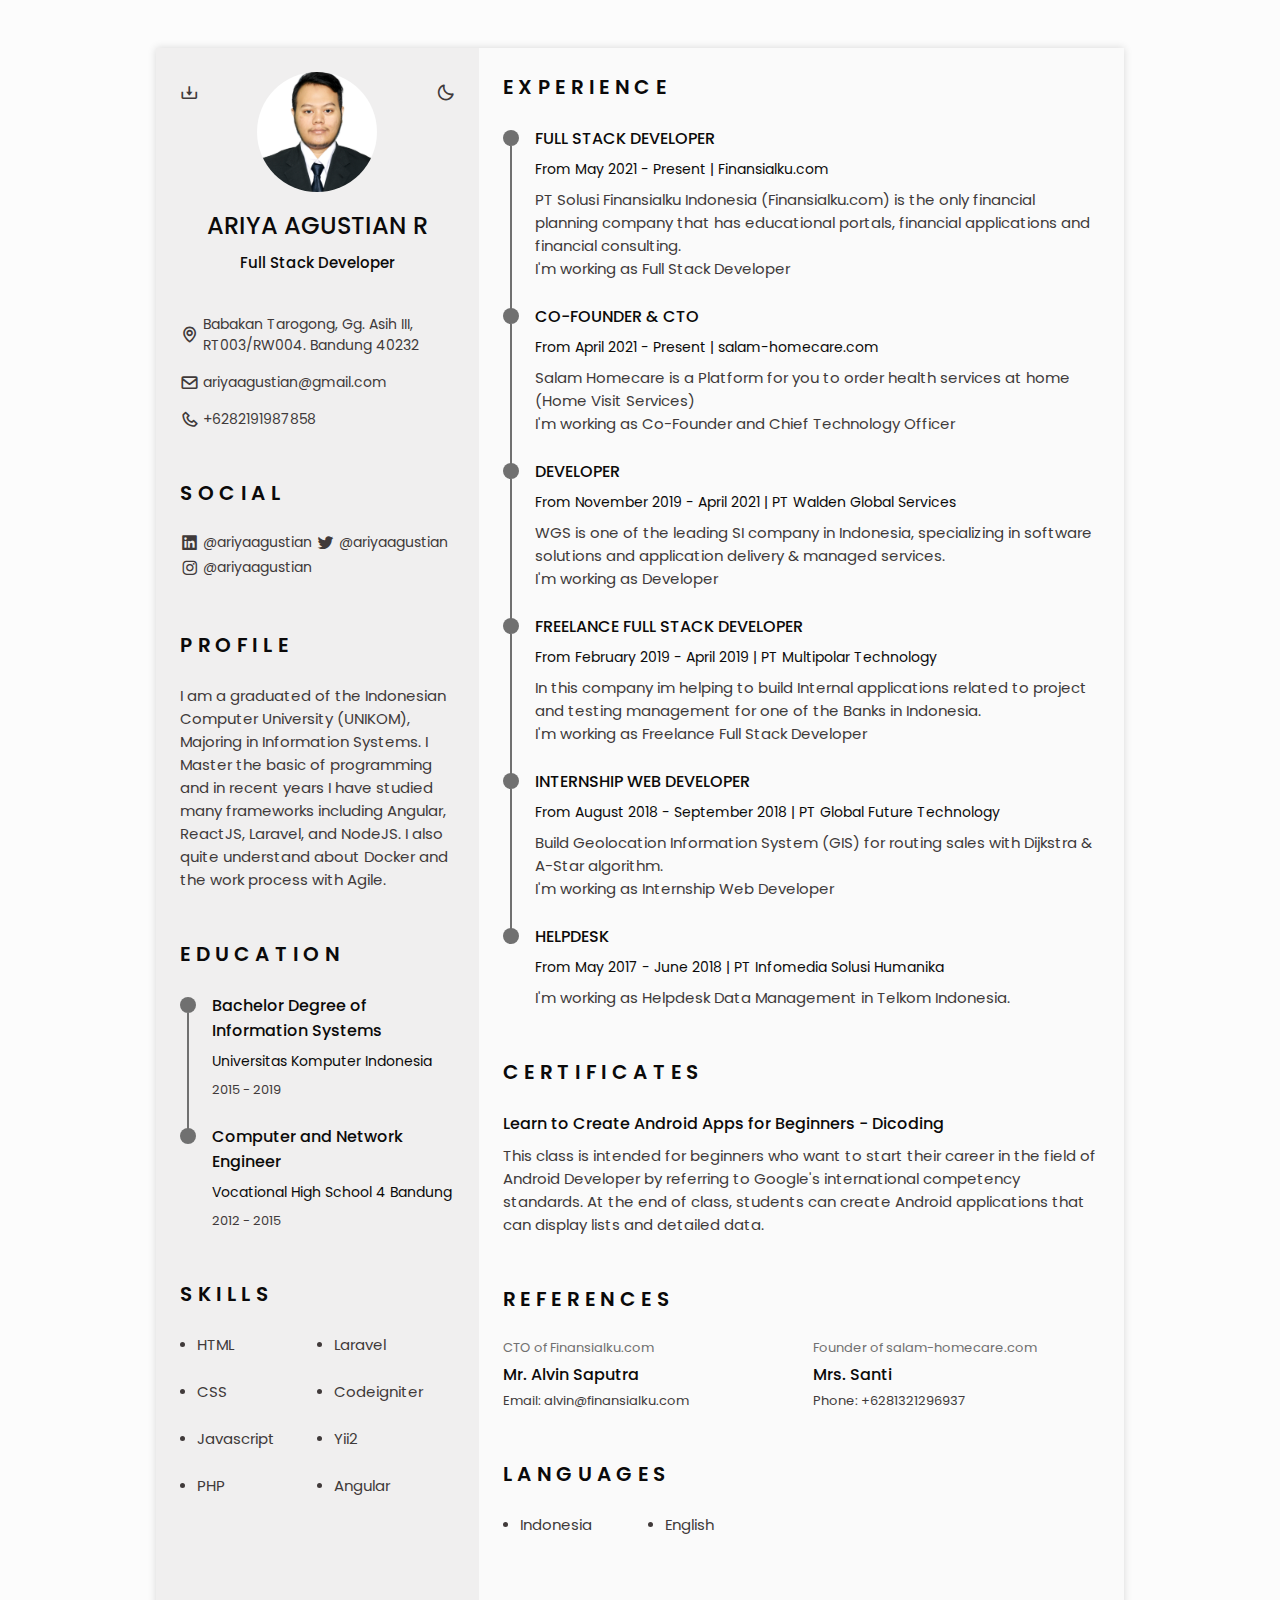
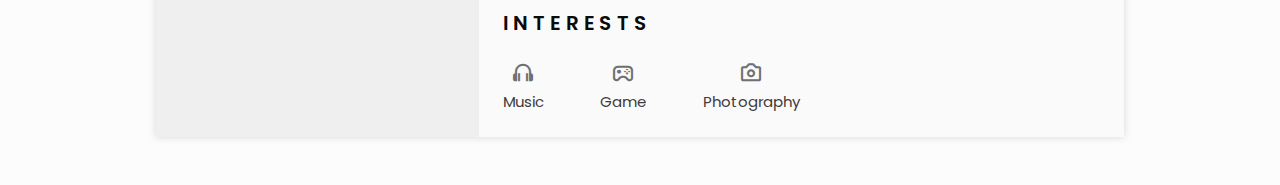
==== index.html @ e8de903e "first commit" ====
<!DOCTYPE html>
<html lang="en">

<head>
  <meta charset="UTF-8" />
  <meta name="viewport" content="width=device-width, initial-scale=1.0" />

  <!--========== BOX ICONS ==========-->
  <link rel="stylesheet" href="https://cdn.jsdelivr.net/npm/boxicons@latest/css/boxicons.min.css" />

  <!--========== CSS ==========-->
  <link rel="stylesheet" href="assets/css/styles.css" />

  <title>Ariya Agustian Riyadhi | Portofolio</title>
</head>

<body>
  <!--========== HEADER ==========-->
  <header class="l-header" id="header">
    <nav class="nav bd-container">
      <a href="#" class="nav__logo">Ariya</a>

      <div class="nav__menu" id="nav-menu">
        <ul class="nav__list">
          <li class="nav__item">
            <a href="#home" class="nav__link active-link">
              <i class='bx bx-home nav__icon'></i>Home
            </a>
          </li>
          <li class="nav__item">
            <a href="#profile" class="nav__link">
              <i class='bx bx-user nav__icon'></i>Profile
            </a>
          </li>
          <li class="nav__item">
            <a href="#education" class="nav__link">
              <i class='bx bx-book nav__icon'></i>Education
            </a>
          </li>
          <li class="nav__item">
            <a href="#skills" class="nav__link">
              <i class='bx bx-receipt nav__icon'></i>Skills
            </a>
          </li>
          <li class="nav__item">
            <a href="#experience" class="nav__link">
              <i class='bx bx-briefcase-alt nav__icon'></i>Experience
            </a>
          </li>
          <li class="nav__item">
            <a href="#certificates" class="nav__link">
              <i class='bx bx-award nav__icon'></i>Certificates
            </a>
          </li>
          <li class="nav__item">
            <a href="#references" class="nav__link">
              <i class='bx bx-link-external nav__icon'></i>References
            </a>
          </li>
        </ul>
      </div>

      <div class="nav__toggle" id="nav-toggle">
        <i class='bx bx-grid-alt '></i>
      </div>
    </nav>
  </header>

  <main class="l-main bd-container">
    <!-- All elements within this div, is generated in PDF -->
    <div class="resume" id="area-cv">
      <div class="resume__left">
        <!--========== HOME ==========-->
        <section class="home" id="home">
          <!-- Theme change button -->
          <div class="home__container section bd-grid">
            <div class="home__data bd-grid">
              <img src="assets/img/pas-foto.jpg" alt="" class="home__img">

              <h1 class="home__title">ARIYA AGUSTIAN R</h1>
              <h3 class="home__profession">Full Stack Developer</h3>

              <!-- Button to generate and download the pdf. Available for desktop. -->
              <div>
                <a download="" href="assets/pdf/ResumeCv.pdf" class="home__button-movil">Download CV</a>
              </div>

            </div>

            <div class="home__address bd-grid">
              <span class="home__information">
                <i class="bx bx-map home__icon"></i> Babakan Tarogong, Gg. Asih III, RT003/RW004. Bandung 40232
              </span>
              <span class="home__information">
                <i class="bx bx-envelope home__icon"></i> ariyaagustian@gmail.com
              </span>
              <span class="home__information">
                <i class="bx bx-phone home__icon"></i> +6282191987858
              </span>
            </div>
          </div>

          <i class='bx bx-moon change-theme' title="Theme" id="theme-button"></i>
          <i class='bx bx-download generate-pdf' title="Generate PDF" id="resume-button"></i>

        </section>

        <!--========== SOCIAL ==========-->
        <section class="social section">
          <h2 class="section-title">SOCIAL</h2>
          <a href="https://www.linkedin.com/in/ariyaagustian/" target="_blank" class="social__link">
            <i class="bx bxl-linkedin-square social__icon"></i>@ariyaagustian
          </a>
          <a href="https://twitter.com/ariyaagustian" target="_blank" class="social__link">
            <i class="bx bxl-twitter social__icon"></i>@ariyaagustian
          </a>
          <a href="https://www.instagram.com/ariyaagustian/" target="_blank" class="social__link">
            <i class="bx bxl-instagram social__icon"></i>@ariyaagustian
          </a>

        </section>

        <!--========== PROFILE ==========-->
        <section class="profile section" id="profile">
          <h2 class="section-title">Profile</h2>

          <p class="profile__description">
            I am a graduated of the Indonesian Computer University (UNIKOM), Majoring in Information Systems. I Master
            the basic of programming and in recent years I have studied many frameworks including Angular, ReactJS,
            Laravel, and NodeJS. I also quite understand about Docker and the work process with Agile.
          </p>
        </section>


        <!--========== EDUCATION ==========-->
        <section class="education section" id="education">
          <h2 class="section-title">Education</h2>

          <div class="education__container bd-grid">
            <div class="education__content">
              <div class="education__time">
                <span class="education__rounder"></span>
                <span class="education__line"></span>
              </div>

              <div class="education__data bd-grid">
                <h3 class="education__title">Bachelor Degree of Information Systems</h3>
                <span class="education__studies">Universitas Komputer Indonesia</span>
                <span class="education__year">2015 - 2019</span>
              </div>
            </div>

            <div class="education__content">
              <div class="education__time">
                <span class="education__rounder"></span>
                <!-- <span class="education__line"></span> -->
              </div>

              <div class="education__data bd-grid">
                <h3 class="education__title">Computer and Network Engineer</h3>
                <span class="education__studies">Vocational High School 4 Bandung</span>
                <span class="education__year">2012 - 2015</span>
              </div>
            </div>
          </div>
        </section>

        <!--========== SKILLS  ==========-->
        <section class="skills section" id="skills">
          <h2 class="section-title">Skills</h2>

          <div class="skills__content bd-grid">
            <ul class="skills__data">
              <li class="skills__name">
                <span class="skills__circle"></span>HTML
              </li>
              <li class="skills__name">
                <span class="skills__circle"></span>CSS
              </li>
              <li class="skills__name">
                <span class="skills__circle"></span>Javascript
              </li>
              <li class="skills__name">
                <span class="skills__circle"></span>PHP
              </li>
            </ul>

            <ul class="skills__data">
              <li class="skills__name">
                <span class="skills__circle"></span>Laravel
              </li>
              <li class="skills__name">
                <span class="skills__circle"></span>Codeigniter
              </li>
              <li class="skills__name">
                <span class="skills__circle"></span>Yii2
              </li>
              <li class="skills__name">
                <span class="skills__circle"></span>Angular
              </li>
            </ul>
          </div>
        </section>
      </div>

      <div class="resume__right">
        <!--========== EXPERIENCE ==========-->
        <section class="experience section" id="experience">
          <h2 class="section-title">Experience</h2>

          <div class="experience__container bd-grid">

            <div class="experience__content">
              <div class="experience__time">
                <span class="experience__rounder"></span>
                <span class="experience__line"></span>
              </div>
              <div class="experience__data bd-grid">
                <h3 class="experience__title">FULL STACK DEVELOPER</h3>
                <span class="experience__company">From May 2021 - Present | Finansialku.com</span>
                <p class="experience__description">PT Solusi Finansialku Indonesia (Finansialku.com) is the only
                  financial planning company that has educational portals, financial applications and financial
                  consulting. <br> I'm working as Full Stack Developer
                </p>
              </div>
            </div>

            <div class="experience__content">
              <div class="experience__time">
                <span class="experience__rounder"></span>
                <span class="experience__line"></span>
              </div>
              <div class="experience__data bd-grid">
                <h3 class="experience__title">CO-FOUNDER & CTO</h3>
                <span class="experience__company">From April 2021 - Present | salam-homecare.com</span>
                <p class="experience__description">Salam Homecare is a Platform for you to order health services at home
                  (Home Visit Services) <br> I'm working as Co-Founder and Chief Technology Officer
                </p>
              </div>
            </div>

            <div class="experience__content">
              <div class="experience__time">
                <span class="experience__rounder"></span>
                <span class="experience__line"></span>
              </div>
              <div class="experience__data bd-grid">
                <h3 class="experience__title">DEVELOPER</h3>
                <span class="experience__company">From November 2019 - April 2021 | PT Walden Global Services</span>
                <p class="experience__description">WGS is one of the leading SI company in Indonesia, specializing in
                  software solutions and application delivery & managed services.
                  <br> I'm working as Developer
                </p>
              </div>
            </div>

            <div class="experience__content">
              <div class="experience__time">
                <span class="experience__rounder"></span>
                <span class="experience__line"></span>
              </div>
              <div class="experience__data bd-grid">
                <h3 class="experience__title">FREELANCE FULL STACK DEVELOPER</h3>
                <span class="experience__company">From February 2019 - April 2019 | PT Multipolar Technology</span>
                <p class="experience__description">In this company im helping to build Internal applications related to
                  project and testing management for one of the Banks in Indonesia.
                  <br> I'm working as Freelance Full Stack Developer
                </p>
              </div>
            </div>

            <div class="experience__content">
              <div class="experience__time">
                <span class="experience__rounder"></span>
                <span class="experience__line"></span>
              </div>
              <div class="experience__data bd-grid">
                <h3 class="experience__title">INTERNSHIP WEB DEVELOPER</h3>
                <span class="experience__company">From August 2018 - September 2018 | PT Global Future Technology</span>
                <p class="experience__description">Build Geolocation Information System (GIS) for routing sales with
                  Dijkstra & A-Star algorithm.
                  <br> I'm working as Internship Web Developer
                </p>
              </div>
            </div>

            <div class="experience__content">
              <div class="experience__time">
                <span class="experience__rounder"></span>
                <!-- <span class="experience__line"></span> -->
              </div>
              <div class="experience__data bd-grid">
                <h3 class="experience__title">HELPDESK</h3>
                <span class="experience__company">From May 2017 - June 2018 | PT Infomedia Solusi Humanika</span>
                <p class="experience__description">I'm working as Helpdesk Data Management in Telkom Indonesia.
                </p>
              </div>
            </div>

          </div>
        </section>

        <!--========== CERTIFICATES ==========-->
        <section class="certificate section" id="certificates">
          <h2 class="section-title">Certificates</h2>

          <div class="certificate__container bd-grid">
            <div class="certificate__content">
              <h3 class="certificate__title">Learn to Create Android Apps for Beginners - Dicoding</h3>
              <p class="certificate_description">This class is intended for beginners who want to start their career in
                the field of Android Developer by referring to Google's international competency standards. At the end
                of class, students can create Android applications that can display lists and detailed data. </p>
            </div>
          </div>

        </section>

        <!--========== REFERENCES ==========-->
        <section class="references section" id="references">
          <h2 class="section-title">References</h2>

          <div class="references__container bd-grid">
            <div class="references__content bd-grid">
              <span class="references__subtitle">CTO of Finansialku.com</span>
              <h3 class="references__title">Mr. Alvin Saputra</h3>
              <ul class="references__contact">
                <li>Email: alvin@finansialku.com</li>
              </ul>
            </div>

            <div class="references__content bd-grid">
              <span class="references__subtitle">Founder of salam-homecare.com</span>
              <h3 class="references__title">Mrs. Santi</h3>
              <ul class="references__contact">
                <li>Phone: +6281321296937</li>
              </ul>
            </div>
          </div>

        </section>

        <!--========== LANGUAGES ==========-->
        <section class="languages section">
          <h2 class="section-title">Languages</h2>

          <div class="languages__container">
            <ul class="languages__content bd-grid">
              <li class="languages__name">
                <span class="languages__circle"></span>Indonesia
              </li>
              <li class="languages__name">
                <span class="languages__circle"></span>English
              </li>
            </ul>
          </div>
        </section>

        <!--========== INTERESTS ==========-->
        <section class="interests section">
          <h2 class="section-title">Interests</h2>

          <div class="interests__container bd-grid">
            <div class="interests__content">
              <i class='bx bx-headphone interests__icon'></i>
              <span class="interests__name">Music</span>
            </div>
            <div class="interests__content">
              <i class='bx bx-joystick interests__icon'></i>
              <span class="interests__name">Game</span>
            </div>
            <div class="interests__content">
              <i class='bx bx-camera interests__icon'></i>
              <span class="interests__name">Photography</span>
            </div>
          </div>

        </section>
      </div>
    </div>
  </main>

  <!--========== SCROLL TOP ==========-->
  <a href="#" class="scrolltop" id="scroll-top">
    <i class='bx bxs-up-arrow-alt scrolltop__icon'></i>
  </a>

  <!--========== HTML2PDF ==========-->
  <script src="assets/js/html2pdf.bundle.min.js"></script>

  <!--========== MAIN JS ==========-->
  <script src="assets/js/main.js"></script>
</body>

</html>
---- assets/css/styles.css ----
/*===== GOOGLE FONTS =====*/
@import url('https://fonts.googleapis.com/css2?family=Poppins:wght@400;500;600&display=swap');

/*===== VARIABLES CSS =====*/
:root {
  --header-height: 3rem;

  /*========== Colors ==========*/
  --title-color: #0B0A0A;
  --text-color: #403A3A;
  --text-color-light: #707070;
  --container-color: #FAFAFA;
  --container-color-alt: #F0EFEF;
  --body-color: #FCFCFC;

  /*========== Font and typography ==========*/
  --body-font: 'Poppins', sans-serif;
  --h1-font-size: 1.5rem;
  --h2-font-size: 1.25rem;
  --h3-font-size: 1rem;
  --normal-font-size: .938rem;
  --small-font-size: .875rem;
  --smaller-font-size: .813rem;

  /*========== Font weight ==========*/
  --font-medium: 500;
  --font-semi-bold: 600;

  /*========== Margenes ==========*/
  --mb-1: .5rem;
  --mb-2: 1rem;
  --mb-3: 1.5rem;

  /*========== z index ==========*/
  --z-tooltip: 10;
  --z-fixed: 100;
}

/*========== BASE ==========*/
*,
::before,
::after {
  box-sizing: border-box;
}

html {
  scroll-behavior: smooth;
}


/*========== Variables Dark theme ==========*/
body.dark-theme {
  --title-color: #F2F2F2;
  --text-color: #BFBFBF;
  --container-color: #212121;
  --container-color-alt: #181616;
  --body-color: #2b2b2b;
}


/*========== Button Dark/Light ==========*/
.change-theme {
  position: absolute;
  right: 0;
  top: 2.2rem;
  display: flex;
  color: var(--text-color);
  font-size: 1.2rem;
  cursor: pointer;
}

.change-theme:hover {
  color: var(--title-color);
}


/*========== Font size variables to scale cv ==========*/
body.scale-cv {
  --h1-font-size: .638rem;
  --h2-font-size: .838rem;
  --h3-font-size: .775rem;
  --normal-font-size: .713rem;
  --small-font-size: .65rem;
  --smaller-font-size: .588rem;
}


/*========== Generate PDF button ==========*/
.generate-pdf {
  display: none;
  position: absolute;
  top: 2.2rem;
  left: 0;
  font-size: 1.2rem;
  color: var(--text-color);
  cursor: pointer;
}

.generate-pdf:hover {
  color: var(--title-color);
}


/*========== Classes modified to reduce size and print on A4 sheet ==========*/
.scale-cv .change-theme,
.scale-cv .generate-pdf {
  display: none;
}

.scale-cv .bd-container {
  max-width: 595px;
}

.scale-cv .section {
  padding: .75rem 0 .80rem;
}

.scale-cv .section-title {
  margin-bottom: .5rem;
}

.scale-cv .resume__left,
.scale-cv .resume__right {
  padding: 0 1rem;
}

.scale-cv .home__img {
  width: 90px;
  height: 90px;
}

.scale-cv .home__container {
  gap: 1.5rem
}

.scale-cv .home__data {
  gap: .25rem
}

.scale-cv .home__address,
.scale-cv .social__cointainer {
  gap: .75rem
}

.scale-cv .home__icon,
.scale-cv .social__icon, 
.scale-cv .interests__icon {
  font-size: 1rem;
}

.scale-cv .education__container,
.scale-cv .experience__container, 
.scale-cv .certificate__container {
  gap: 1rem;
}

.scale-cv .education__time,
.scale-cv .experience__time{
  padding-right: .5rem;
}

.scale-cv .education__rounder,
.scale-cv .experience__rounder{
  width: 11px;
  height: 11px;
  margin-top: .22rem;
}

.scale-cv .education__line,
.scale-cv .experience__line{
  width: 1px;
  height: 110%;
  transform: translate(5px, 0);
}

.scale-cv .education__data,
.scale-cv .experience__data{
  gap: .25rem;
}

.scale-cv .skills__name{
  margin-bottom: var(--mb-1);
}

.scale-cv .interests__container{
  column-gap: 2.5rem;
}


body {
  margin: 0 0 var(--header-height) 0;
  padding: 0;
  font-family: var(--body-font);
  font-size: var(--normal-font-size);
  background-color: var(--body-color);
  color: var(--text-color);
}

h1,
h2,
h3,
ul,
p {
  margin: 0;
}

h1,
h2,
h3 {
  color: var(--title-color);
  font-weight: var(--font-medium);

}

ul {
  padding: 0;
  list-style: none;
}

a {
  text-decoration: none;
}

img {
  max-width: 100%;
  height: auto;
}


/*========== CLASS CSS ==========*/
.section {
  padding: 1.5rem 0;
}

.section-title {
  font-size: var(--h2-font-size);
  color: var(--title-color);
  font-weight: var(--font-semi-bold);
  text-transform: uppercase;
  letter-spacing: .35rem;
  text-align: center;
  margin-bottom: var(--mb-3);
}

/*========== LAYOUT ==========*/
.bd-container {
  max-width: 968px;
  width: calc(100% - 3rem);
  margin-left: var(--mb-3);
  margin-right: var(--mb-3);
}

.bd-grid {
  display: grid;
  gap: 1.5rem;
}

.l-header {
  width: 100%;
  position: fixed;
  bottom: 0;
  left: 0;
  z-index: var(--z-fixed);
  background-color: var(--body-color);
  box-shadow: 0 -1px 4px rgba(0, 0, 0, .1);
  transition: .3s;
}

/*========== NAV ==========*/
.nav {
  height: var(--header-height);
  display: flex;
  justify-content: space-between;
  align-items: center;
}

@media screen and (max-width: 968px) {
  .nav__menu {
    position: fixed;
    bottom: -100%;
    left: 0;
    width: 100%;
    padding: 2rem 1.5rem;
    background-color: var(--body-color);
    box-shadow: 0 -1px 4px rgba(0, 0, 0, .1);
    z-index: var(--z-fixed);
    transition: .3s;
  }
}

.nav__logo,
.nav__toggle {
  color: var(--title-color);
  font-weight: var(--font-medium);
}

.nav__toggle {
  font-size: 1.2rem;
  cursor: pointer;
}

.nav__item {
  text-align: center;
}

.nav__list {
  display: grid;
  grid-template-columns: repeat(3, 1fr);
  gap: 2rem;
}

.nav__link {
  display: flex;
  flex-direction: column;
  font-size: var(--smaller-font-size);
  color: var(--text-color-light);
  font-weight: var(--font-medium);
}

.nav__link:hover {
  color: var(--title-color);
}

.nav__icon {
  font-size: 1.2rem;
  margin-bottom: var(--mb-1);
}



/* Show menu */
.show-menu {
  bottom: var(--header-height);
}


/* Active menu link */
.active-link {
  color: var(--title-color);
}


/*========== HOME ==========*/
.home {
  position: relative;
}

.home__container {
  gap: 3rem;
}

.home__data {
  gap: .5rem;
  text-align: center;
}

.home__img {
  width: 120px;
  height: 120px;
  object-fit: cover;
  border-radius: 50%;
  justify-self: center;
  margin-bottom: var(--mb-1);
}

.home__title {
  font-size: var(--h1-font-size);
}

.home__profession {
  font-size: var(--normal-font-size);
  margin-bottom: var(--mb-1);
}

.home__address {
  gap: 1rem;
}

.home__information {
  display: flex;
  align-items: center;
  font-size: var(--small-font-size);
}

.home__icon {
  font-size: 1.2rem;
  margin-right: .25rem;
}

.home__button-movil {
  display: inline-block;
  border: 2px solid var(--text-color);
  color: var(--title-color);
  padding: 1rem 2rem;
  border-radius: .25rem;
  transition: .3s;
  font-weight: var(--font-medium);
  margin-top: var(--mb-3);
}

.home__button-movil:hover {
  background-color: var(--text-color);
  color: var(--container-color);
}


/*========== SOCIAL ==========*/
.social__cointainer {
  grid-template-columns: max-content;
  gap: 1rem;
}

.social__link {
  display: inline-flex;
  align-items: center;
  font-size: var(--small-font-size);
  color: var(--text-color);
}

.social__link:hover {
  color: var(--title-color);
}

.social__icon {
  font-size: 1.2rem;
  margin-right: .25rem;
}

/*========== PROFILE ==========*/
.profile__description {
  text-align: center;
}


/*========== EDUCATION AND EXPERIENCE ==========*/
.education__content,
.experience__content {
  display: flex;
}

.education__time,
.experience__time {
  padding-right: 1rem;
}

.education__rounder,
.experience__rounder {
  position: relative;
  display: block;
  width: 16px;
  height: 16px;
  background-color: var(--text-color-light);
  border-radius: 50%;
  margin-top: .25rem;
}

.education__line,
.experience__line {
  display: block;
  width: 2px;
  height: 110%;
  background-color: var(--text-color-light);
  transform: translate(7px, 0);
}

.education__data,
.experience__data {
  gap: .5rem;
}

.education__title,
.experience__title {
  font-size: var(--h3-font-size);
}

.education__studies,
.experience__company {
  font-size: var(--small-font-size);
  color: var(--title-color);
}

.education__year {
  font-size: var(--smaller-font-size);
}


/*========== SKILLS AND LANGUAGES ==========*/
.skills__content,
.languages__content {
  grid-template-columns: repeat(2, 1fr);
}

.skills__content,
.languages__content {
  gap: 0;
}

.skills__name,
.languages__name {
  display: flex;
  align-items: center;
  margin-bottom: var(--mb-3);
}

.skills__circle,
.languages__circle {
  display: inline-block;
  width: 5px;
  height: 5px;
  background-color: var(--text-color);
  margin-right: .75rem;
  border-radius: 50%;
}

/*========== CERTIFICATES ==========*/
.certificate__title {
  font-size: var(--h3-font-size);
  margin-bottom: var(--mb-1);
}

/*========== REFERENCES ==========*/
.references__content {
  gap: .25rem;
}

.references__subtitle {
  color: var(--text-color-light);
}

.references__subtitle,
.references__contact {
  font-size: var(--smaller-font-size);
}

.references__title {
  font-size: var(--h3-font-size);
}


/*========== INTERESTS ==========*/
.interests__conrtainer {
  grid-template-columns: repeat(3, 1fr);
  margin-top: var(--mb-2);
}

.interests__content {
  display: flex;
  flex-direction: column;
  align-items: center;
}

.interests__icon {
  font-size: 1.5rem;
  color: var(--text-color-light);
  margin-bottom: .25rem;
}

/* Scroll top */
.scrolltop {
  position: fixed;
  right: 1rem;
  bottom: -20%;
  display: flex;
  justify-content: center;
  align-items: center;
  padding: .3rem;
  background-color: var(--container-color-alt);
  border-radius: .4rem;
  z-index: var(--z-tooltip);
  transition: .4s;
  visibility: hidden;
}

.scrolltop__icon {
  font-size: 1.2rem;
  color: var(--text-color);
}

.show-scroll {
  visibility: visible;
  bottom: 5rem;
}


/*========== MEDIA QUERIES ==========*/
/* For small devices, menu two columns */
@media screen and (max-width: 320px) {
  .nav__list {
    grid-template-columns: repeat(2, 1fr);
    gap: 1rem .5rem;
  }
}


/* Classes modified for large screen size */
@media screen and (min-width: 968px) {
  body {
    margin: 3rem 0;
  }

  .bd-container {
    margin-left: auto;
    margin-right: auto;
  }

  .l-header,
  .scrolltop {
    display: none;
  }

  .resume {
    display: grid;
    grid-template-columns: .5fr 1fr;
    background-color: var(--container-color);
    box-shadow: 0 0 8px rgba(13, 12, 12, .15);
  }

  .resume__left {
    background-color: var(--container-color-alt);
  }

  .resume__left,
  .resume__right {
    padding: 0 1.5rem;
  }

  .generate-pdf {
    display: inline-block;
  }

  .section-title,
  .profile__description {
    text-align: initial;
  }

  .home__container {
    gap: 1.5rem;
  }

  .home__button-movil {
    display: none;
  }

  .references__container {
    grid-template-columns: repeat(2, 1fr);
  }

  .languages__content {
    grid-template-columns: repeat(3, max-content);
    column-gap: 3.5rem;
  }

  .interests__container {
    grid-template-columns: repeat(4, max-content);
    column-gap: 3.5rem;
  }

}
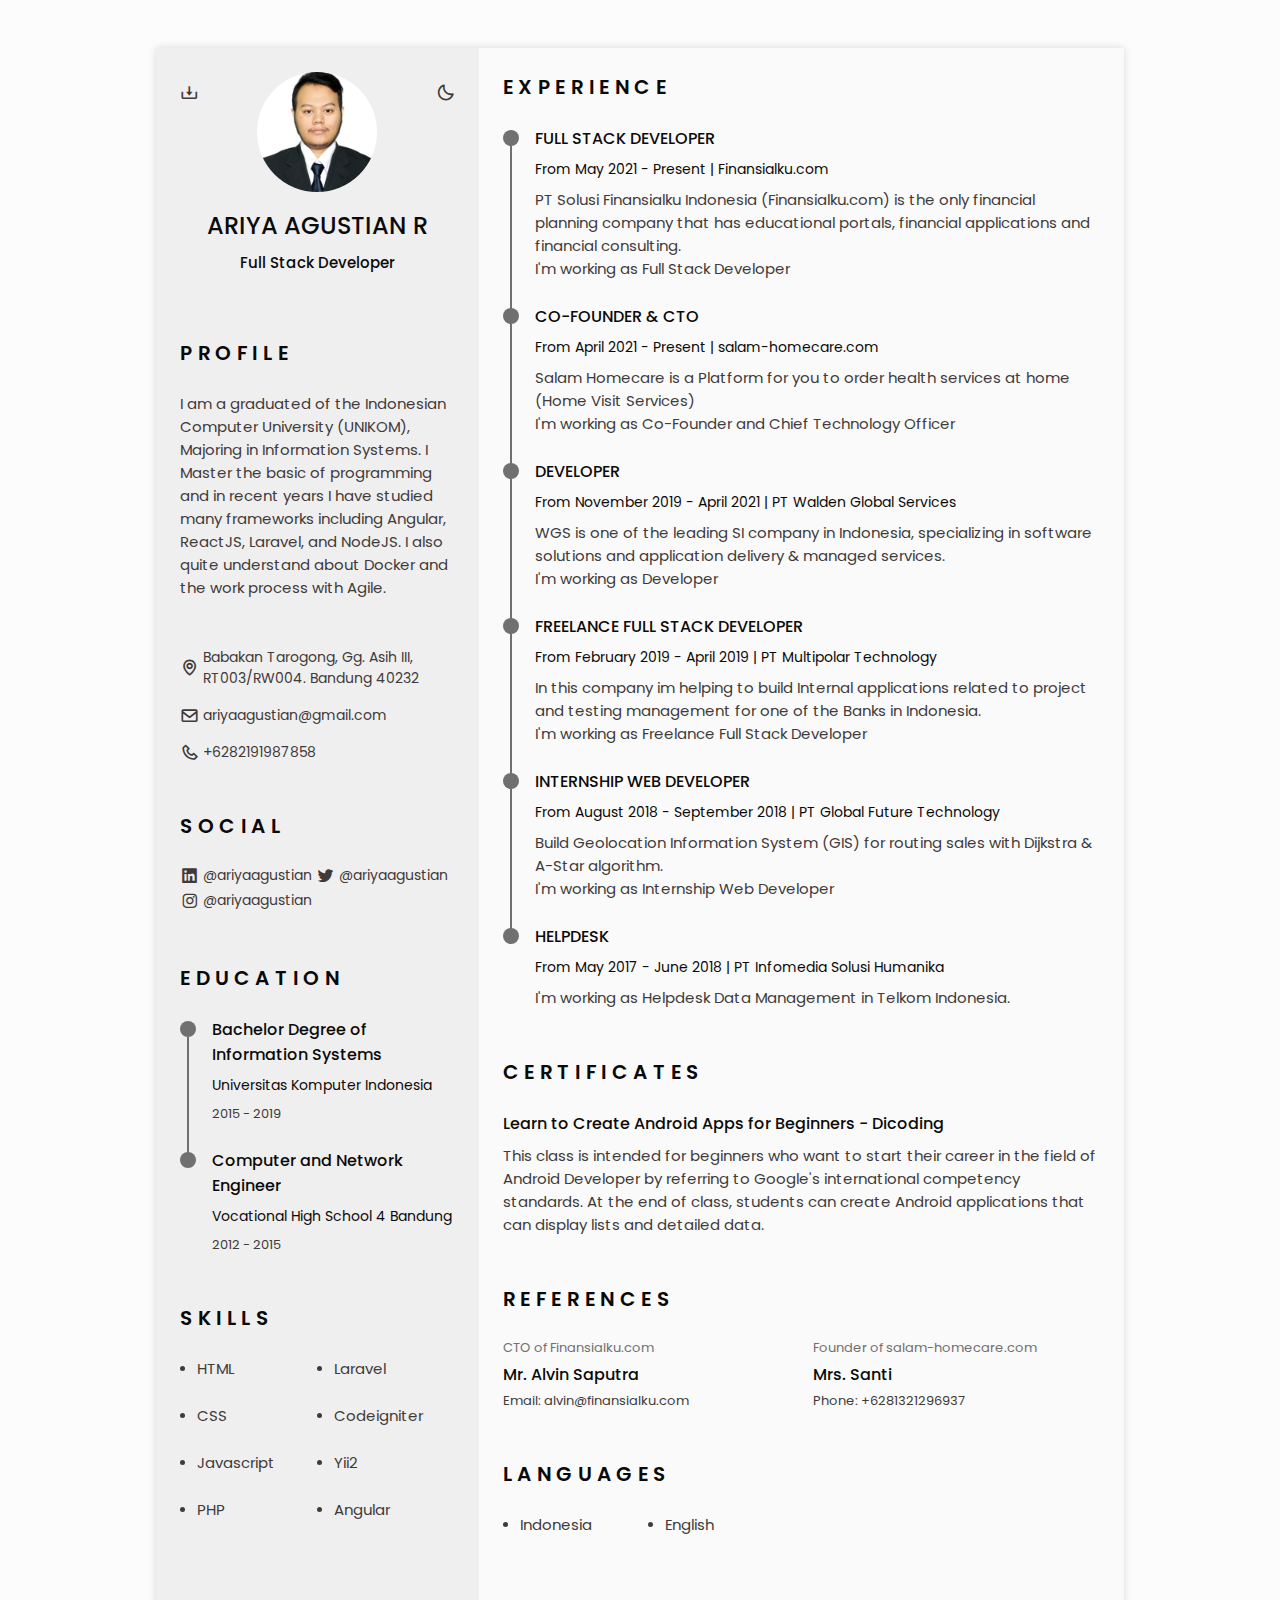
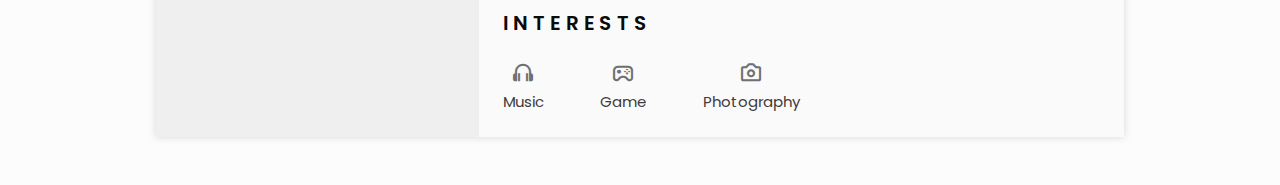
==== commit a384033b: "update page" ====
--- a/index.html
+++ b/index.html
@@ -87,6 +87,17 @@
 
             </div>
 
+            <!--========== PROFILE ==========-->
+            <section class="profile section" id="profile">
+              <h2 class="section-title">Profile</h2>
+
+              <p class="profile__description">
+                I am a graduated of the Indonesian Computer University (UNIKOM), Majoring in Information Systems. I Master
+                the basic of programming and in recent years I have studied many frameworks including Angular, ReactJS,
+                Laravel, and NodeJS. I also quite understand about Docker and the work process with Agile.
+              </p>
+            </section>
+
             <div class="home__address bd-grid">
               <span class="home__information">
                 <i class="bx bx-map home__icon"></i> Babakan Tarogong, Gg. Asih III, RT003/RW004. Bandung 40232
@@ -104,6 +115,8 @@
           <i class='bx bx-download generate-pdf' title="Generate PDF" id="resume-button"></i>
 
         </section>
+
+
 
         <!--========== SOCIAL ==========-->
         <section class="social section">
@@ -118,18 +131,7 @@
             <i class="bx bxl-instagram social__icon"></i>@ariyaagustian
           </a>
 
-        </section>
-
-        <!--========== PROFILE ==========-->
-        <section class="profile section" id="profile">
-          <h2 class="section-title">Profile</h2>
-
-          <p class="profile__description">
-            I am a graduated of the Indonesian Computer University (UNIKOM), Majoring in Information Systems. I Master
-            the basic of programming and in recent years I have studied many frameworks including Angular, ReactJS,
-            Laravel, and NodeJS. I also quite understand about Docker and the work process with Agile.
-          </p>
-        </section>
+        </section>        
 
 
         <!--========== EDUCATION ==========-->
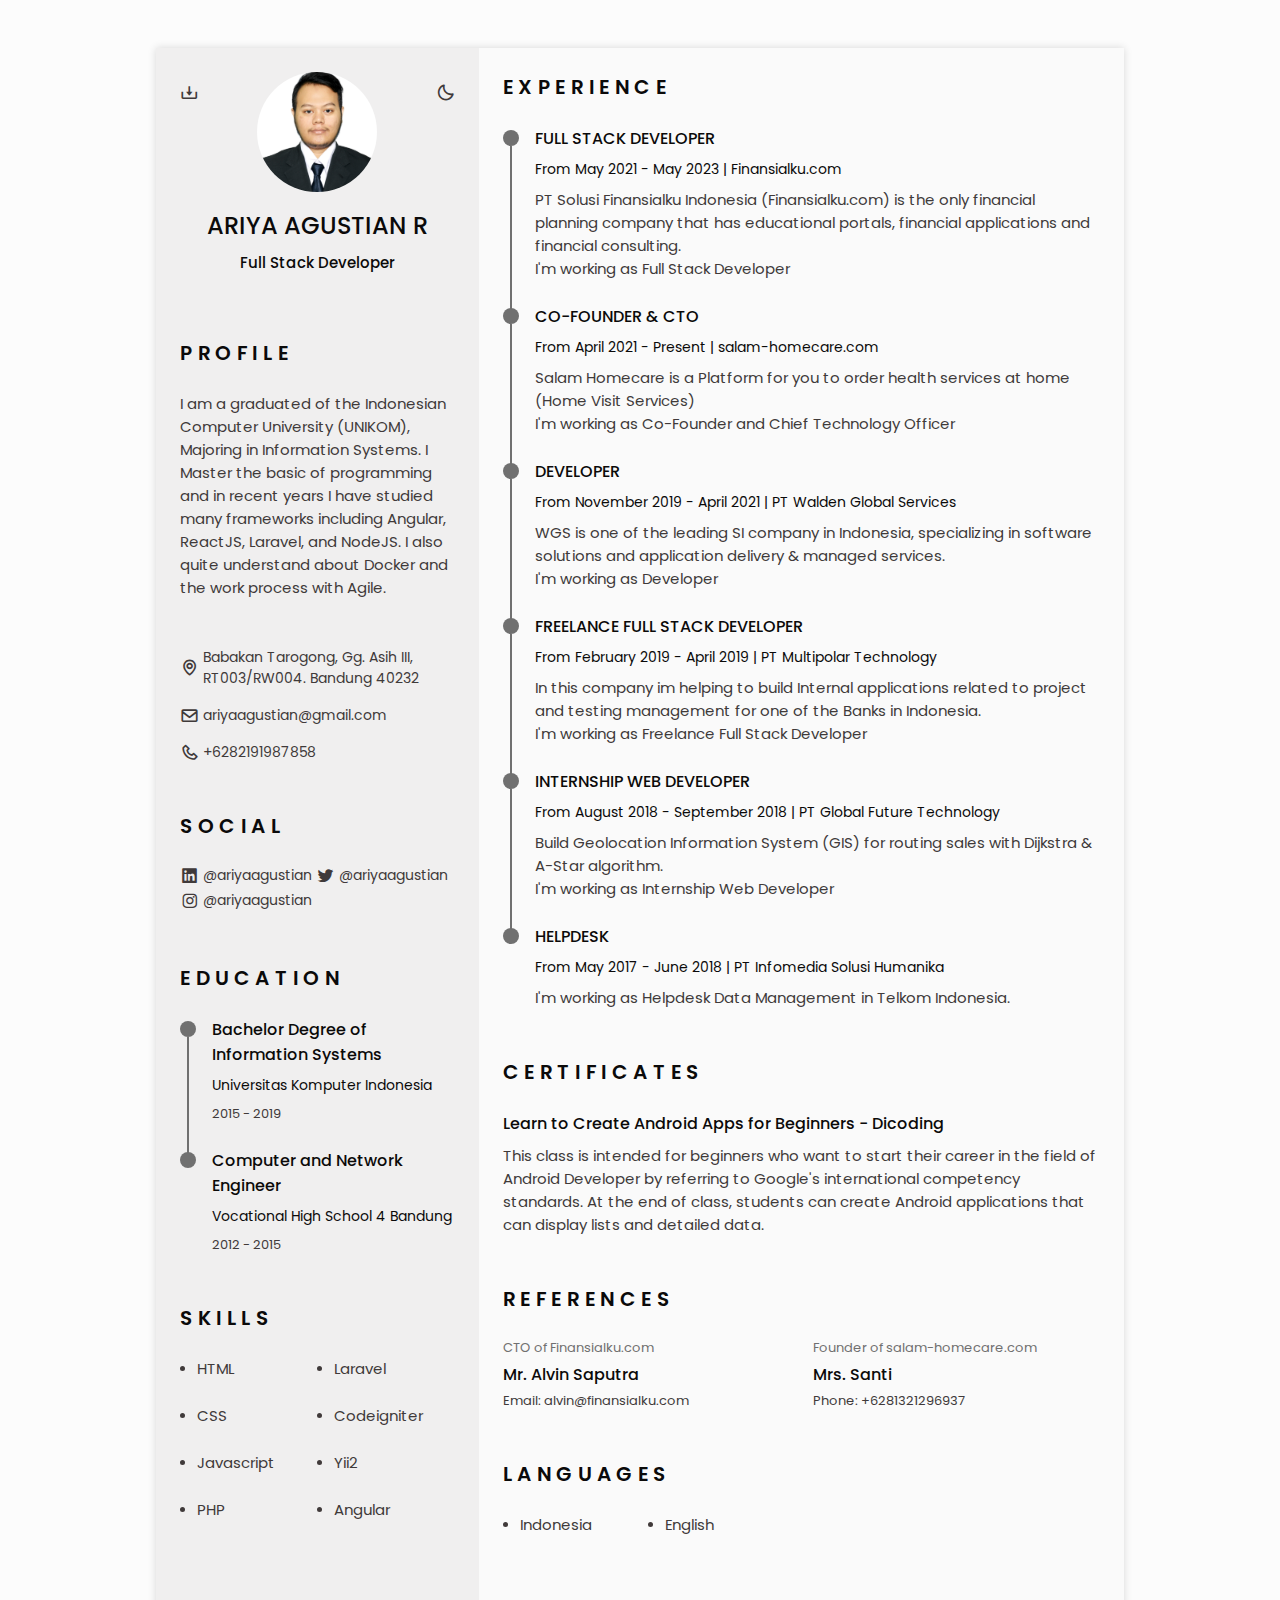
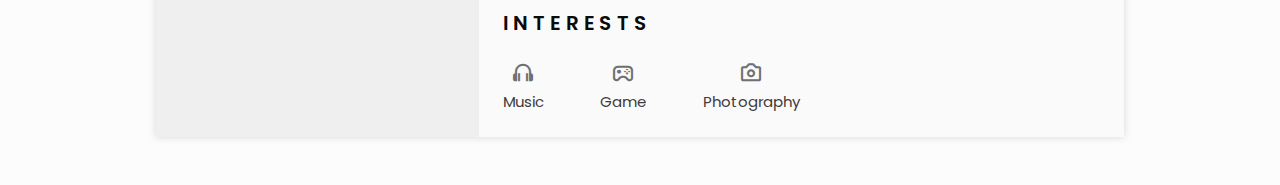
==== commit 4688727f: "update experience date" ====
--- a/index.html
+++ b/index.html
@@ -219,7 +219,7 @@
               </div>
               <div class="experience__data bd-grid">
                 <h3 class="experience__title">FULL STACK DEVELOPER</h3>
-                <span class="experience__company">From May 2021 - Present | Finansialku.com</span>
+                <span class="experience__company">From May 2021 - May 2023 | Finansialku.com</span>
                 <p class="experience__description">PT Solusi Finansialku Indonesia (Finansialku.com) is the only
                   financial planning company that has educational portals, financial applications and financial
                   consulting. <br> I'm working as Full Stack Developer
@@ -393,4 +393,4 @@
   <script src="assets/js/main.js"></script>
 </body>
 
-</html>+</html>
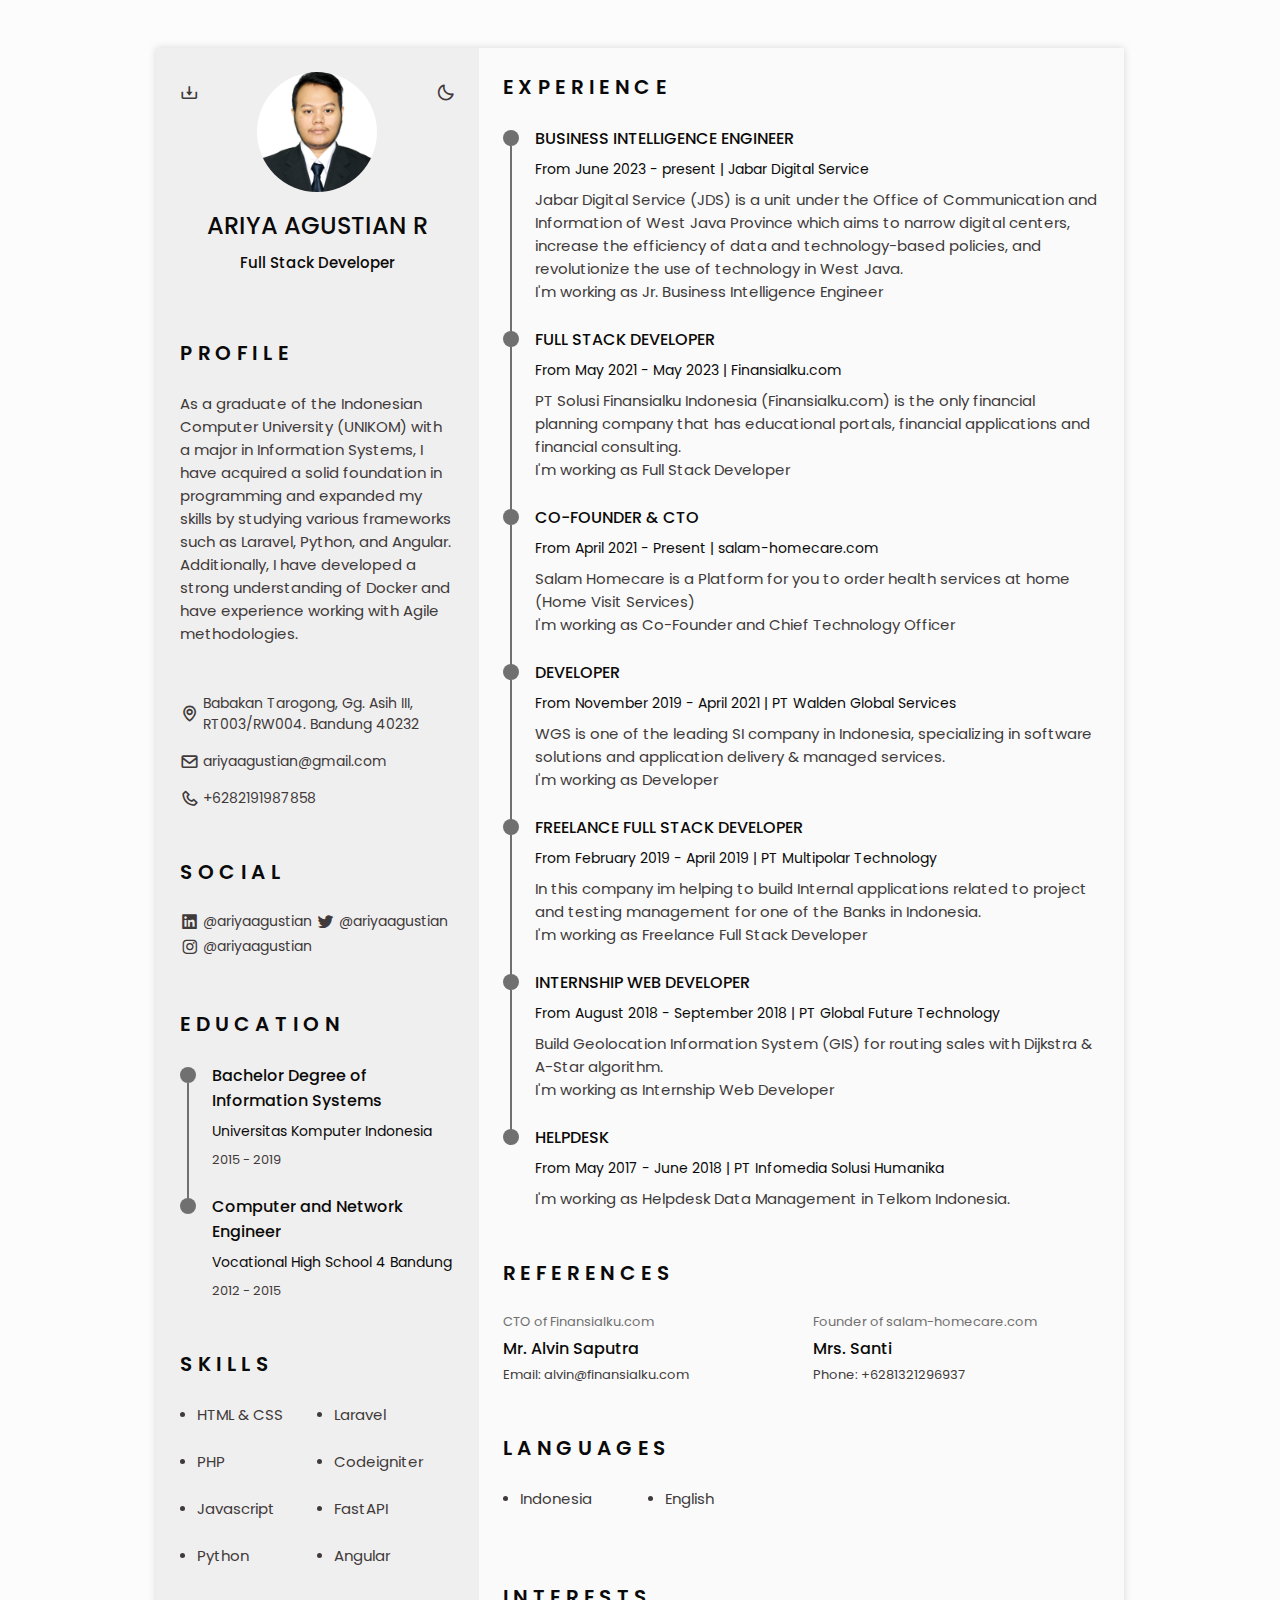
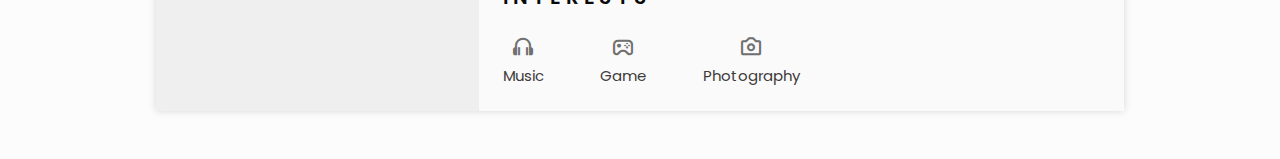
==== commit fd818ecd: "update experience" ====
--- a/index.html
+++ b/index.html
@@ -47,11 +47,11 @@
               <i class='bx bx-briefcase-alt nav__icon'></i>Experience
             </a>
           </li>
-          <li class="nav__item">
+          <!-- <li class="nav__item">
             <a href="#certificates" class="nav__link">
               <i class='bx bx-award nav__icon'></i>Certificates
             </a>
-          </li>
+          </li> -->
           <li class="nav__item">
             <a href="#references" class="nav__link">
               <i class='bx bx-link-external nav__icon'></i>References
@@ -92,9 +92,7 @@
               <h2 class="section-title">Profile</h2>
 
               <p class="profile__description">
-                I am a graduated of the Indonesian Computer University (UNIKOM), Majoring in Information Systems. I Master
-                the basic of programming and in recent years I have studied many frameworks including Angular, ReactJS,
-                Laravel, and NodeJS. I also quite understand about Docker and the work process with Agile.
+                As a graduate of the Indonesian Computer University (UNIKOM) with a major in Information Systems, I have acquired a solid foundation in programming and expanded my skills by studying various frameworks such as Laravel, Python, and Angular. Additionally, I have developed a strong understanding of Docker and have experience working with Agile methodologies.
               </p>
             </section>
 
@@ -174,16 +172,16 @@
           <div class="skills__content bd-grid">
             <ul class="skills__data">
               <li class="skills__name">
-                <span class="skills__circle"></span>HTML
-              </li>
-              <li class="skills__name">
-                <span class="skills__circle"></span>CSS
+                <span class="skills__circle"></span>HTML & CSS
+              </li>
+              <li class="skills__name">
+                <span class="skills__circle"></span>PHP
               </li>
               <li class="skills__name">
                 <span class="skills__circle"></span>Javascript
               </li>
               <li class="skills__name">
-                <span class="skills__circle"></span>PHP
+                <span class="skills__circle"></span>Python
               </li>
             </ul>
 
@@ -195,7 +193,7 @@
                 <span class="skills__circle"></span>Codeigniter
               </li>
               <li class="skills__name">
-                <span class="skills__circle"></span>Yii2
+                <span class="skills__circle"></span>FastAPI
               </li>
               <li class="skills__name">
                 <span class="skills__circle"></span>Angular
@@ -211,6 +209,19 @@
           <h2 class="section-title">Experience</h2>
 
           <div class="experience__container bd-grid">
+
+            <div class="experience__content">
+              <div class="experience__time">
+                <span class="experience__rounder"></span>
+                <span class="experience__line"></span>
+              </div>
+              <div class="experience__data bd-grid">
+                <h3 class="experience__title">BUSINESS INTELLIGENCE ENGINEER</h3>
+                <span class="experience__company">From June 2023 - present | Jabar Digital Service</span>
+                <p class="experience__description">Jabar Digital Service (JDS) is a unit under the Office of Communication and Information of West Java Province which aims to narrow digital centers, increase the efficiency of data and technology-based policies, and revolutionize the use of technology in West Java. <br> I'm working as Jr. Business Intelligence Engineer
+                </p>
+              </div>
+            </div>
 
             <div class="experience__content">
               <div class="experience__time">
@@ -303,7 +314,7 @@
         </section>
 
         <!--========== CERTIFICATES ==========-->
-        <section class="certificate section" id="certificates">
+        <!-- <section class="certificate section" id="certificates">
           <h2 class="section-title">Certificates</h2>
 
           <div class="certificate__container bd-grid">
@@ -315,7 +326,7 @@
             </div>
           </div>
 
-        </section>
+        </section> -->
 
         <!--========== REFERENCES ==========-->
         <section class="references section" id="references">
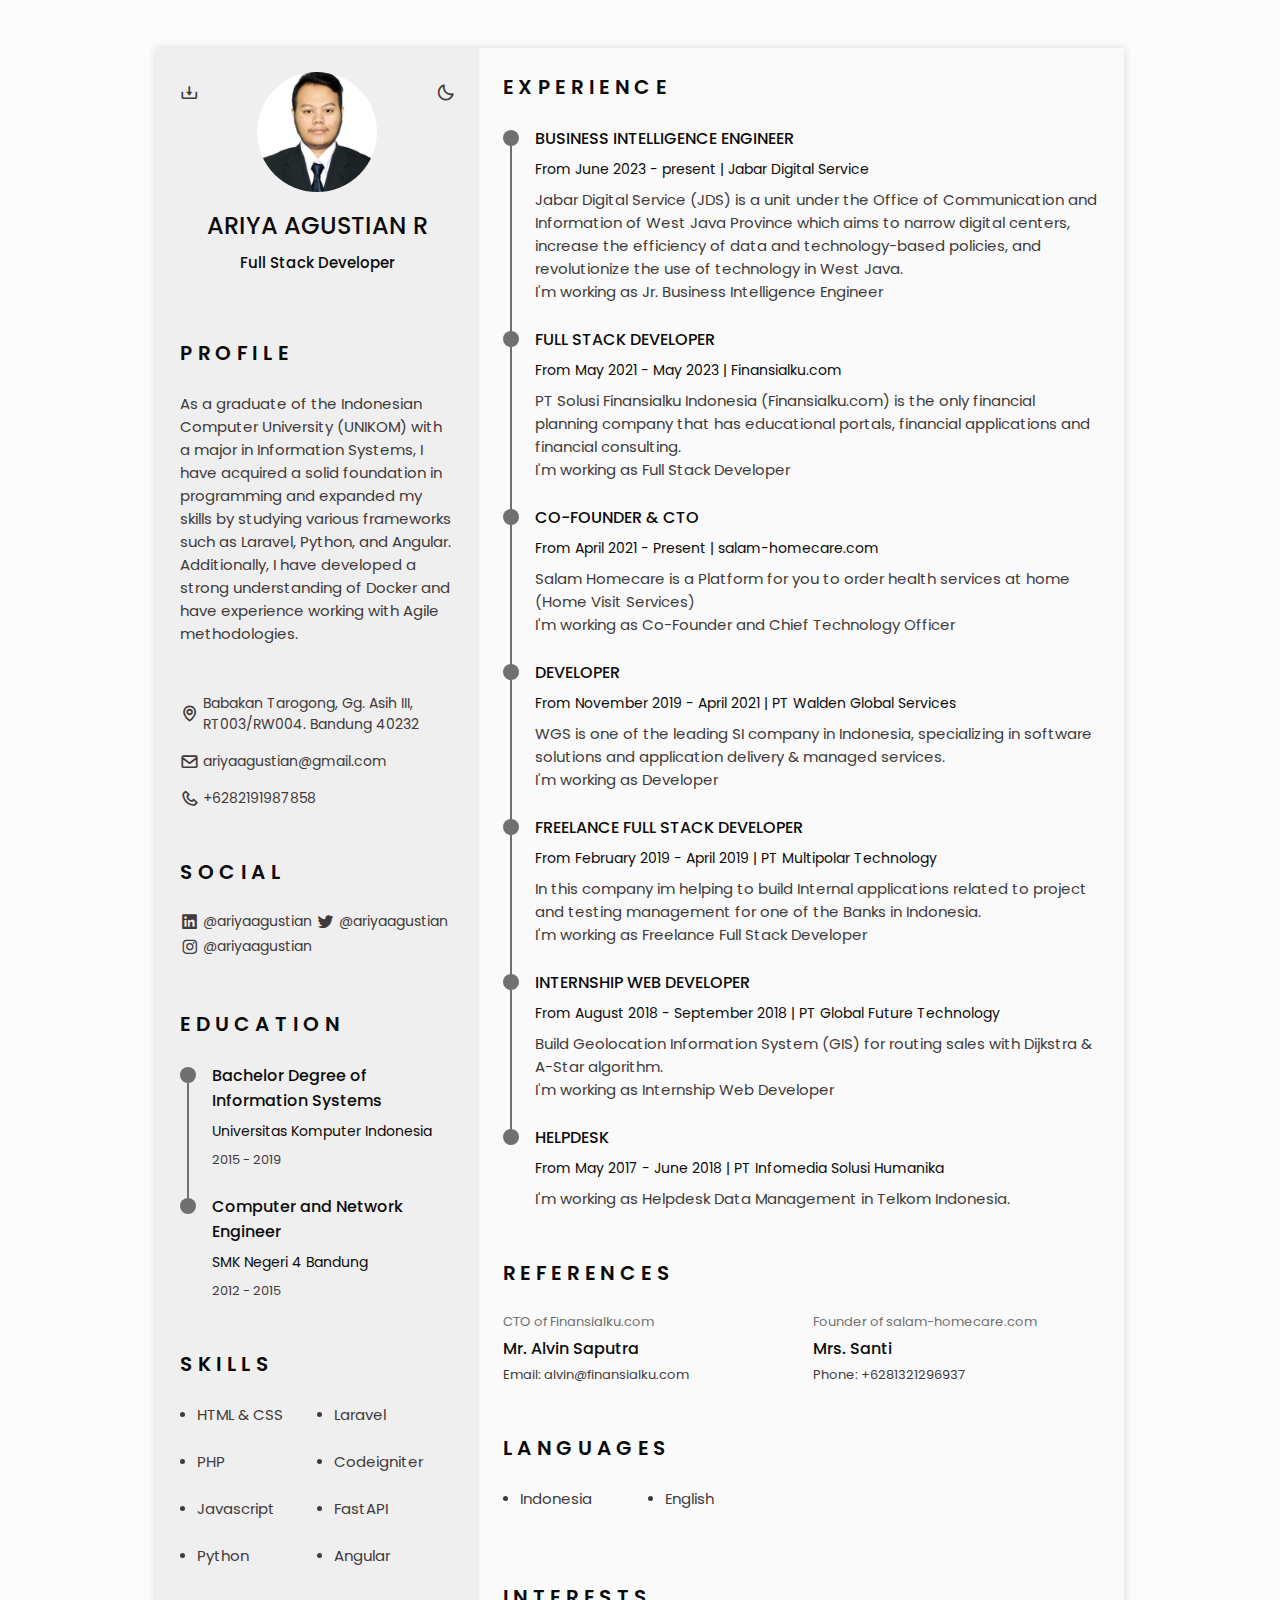
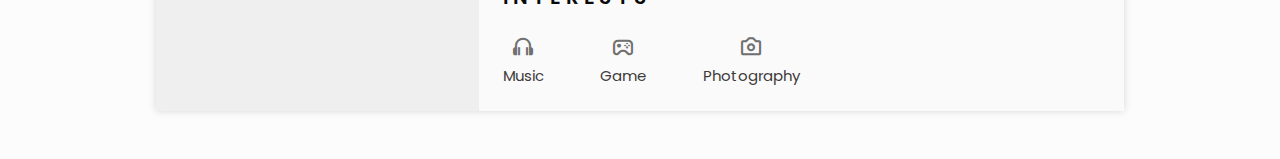
==== commit b05fc1df: "update education" ====
--- a/index.html
+++ b/index.html
@@ -158,7 +158,7 @@
 
               <div class="education__data bd-grid">
                 <h3 class="education__title">Computer and Network Engineer</h3>
-                <span class="education__studies">Vocational High School 4 Bandung</span>
+                <span class="education__studies">SMK Negeri 4 Bandung</span>
                 <span class="education__year">2012 - 2015</span>
               </div>
             </div>
